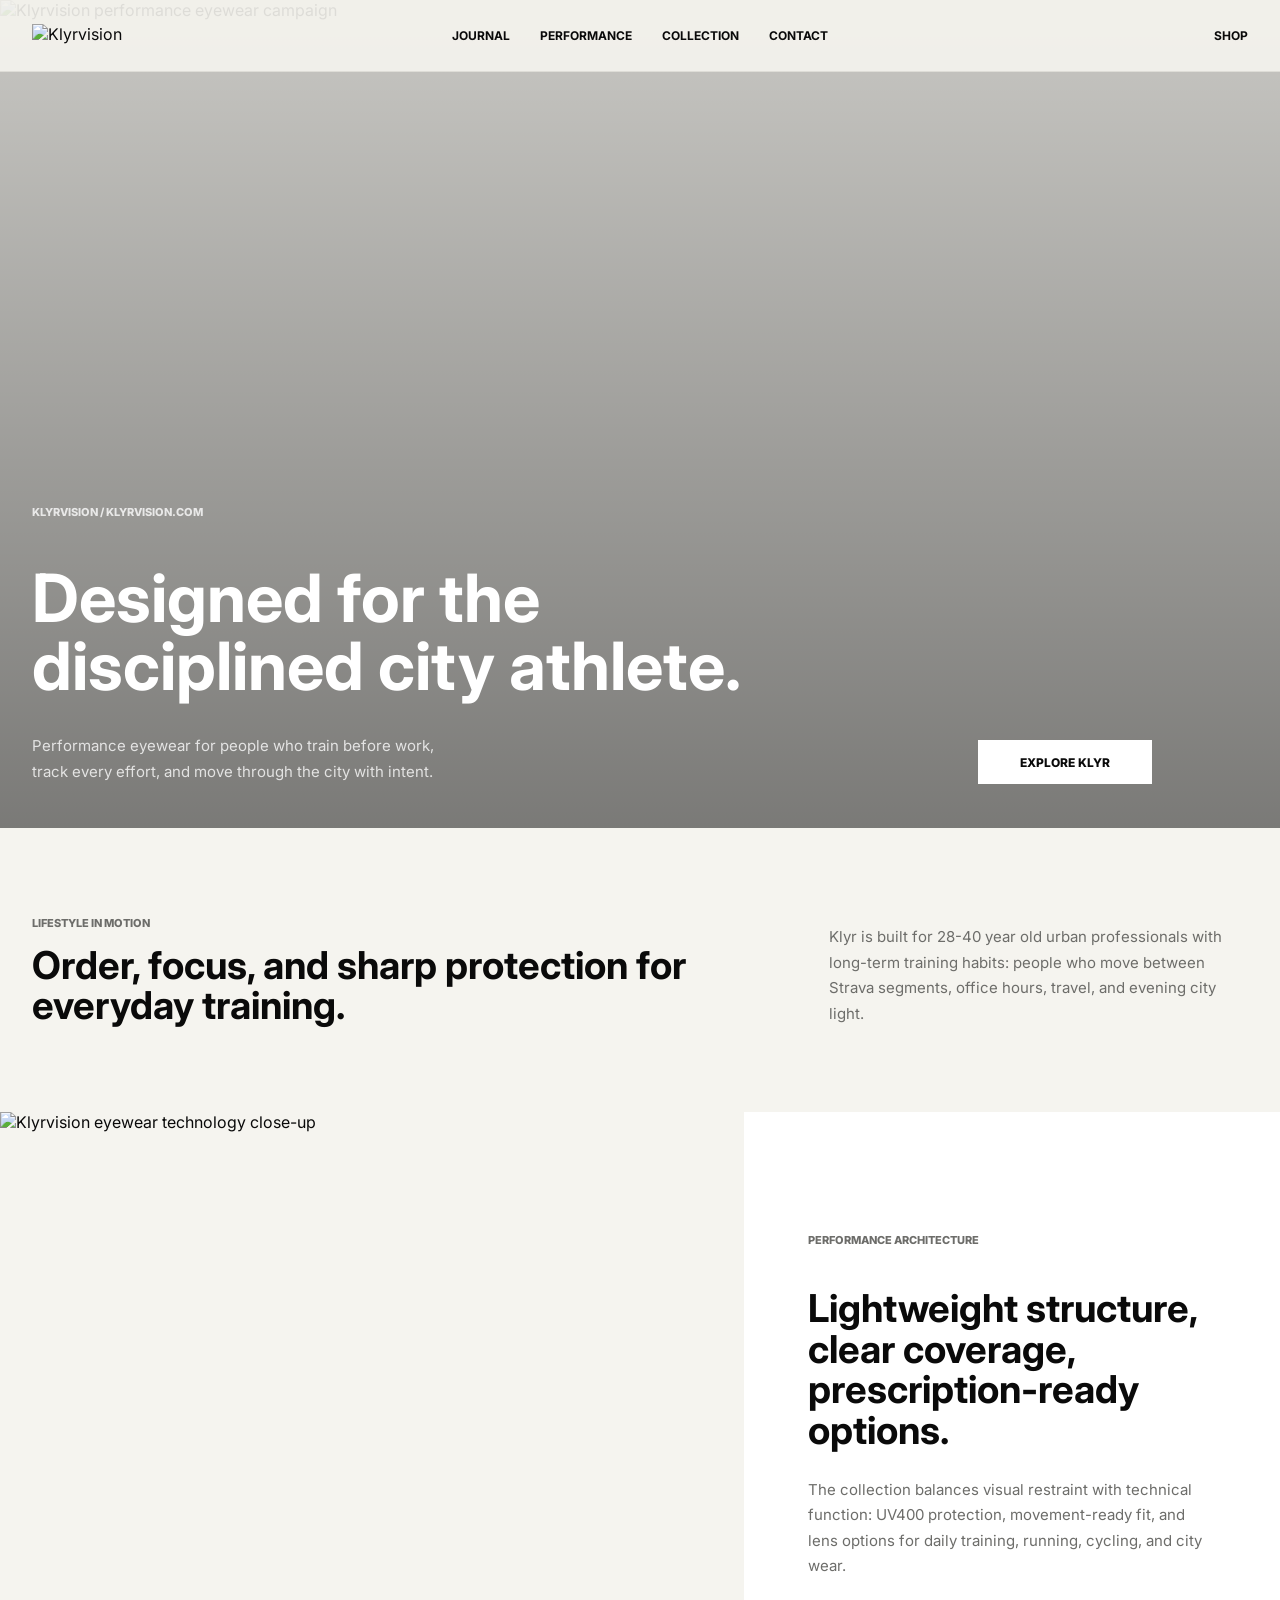
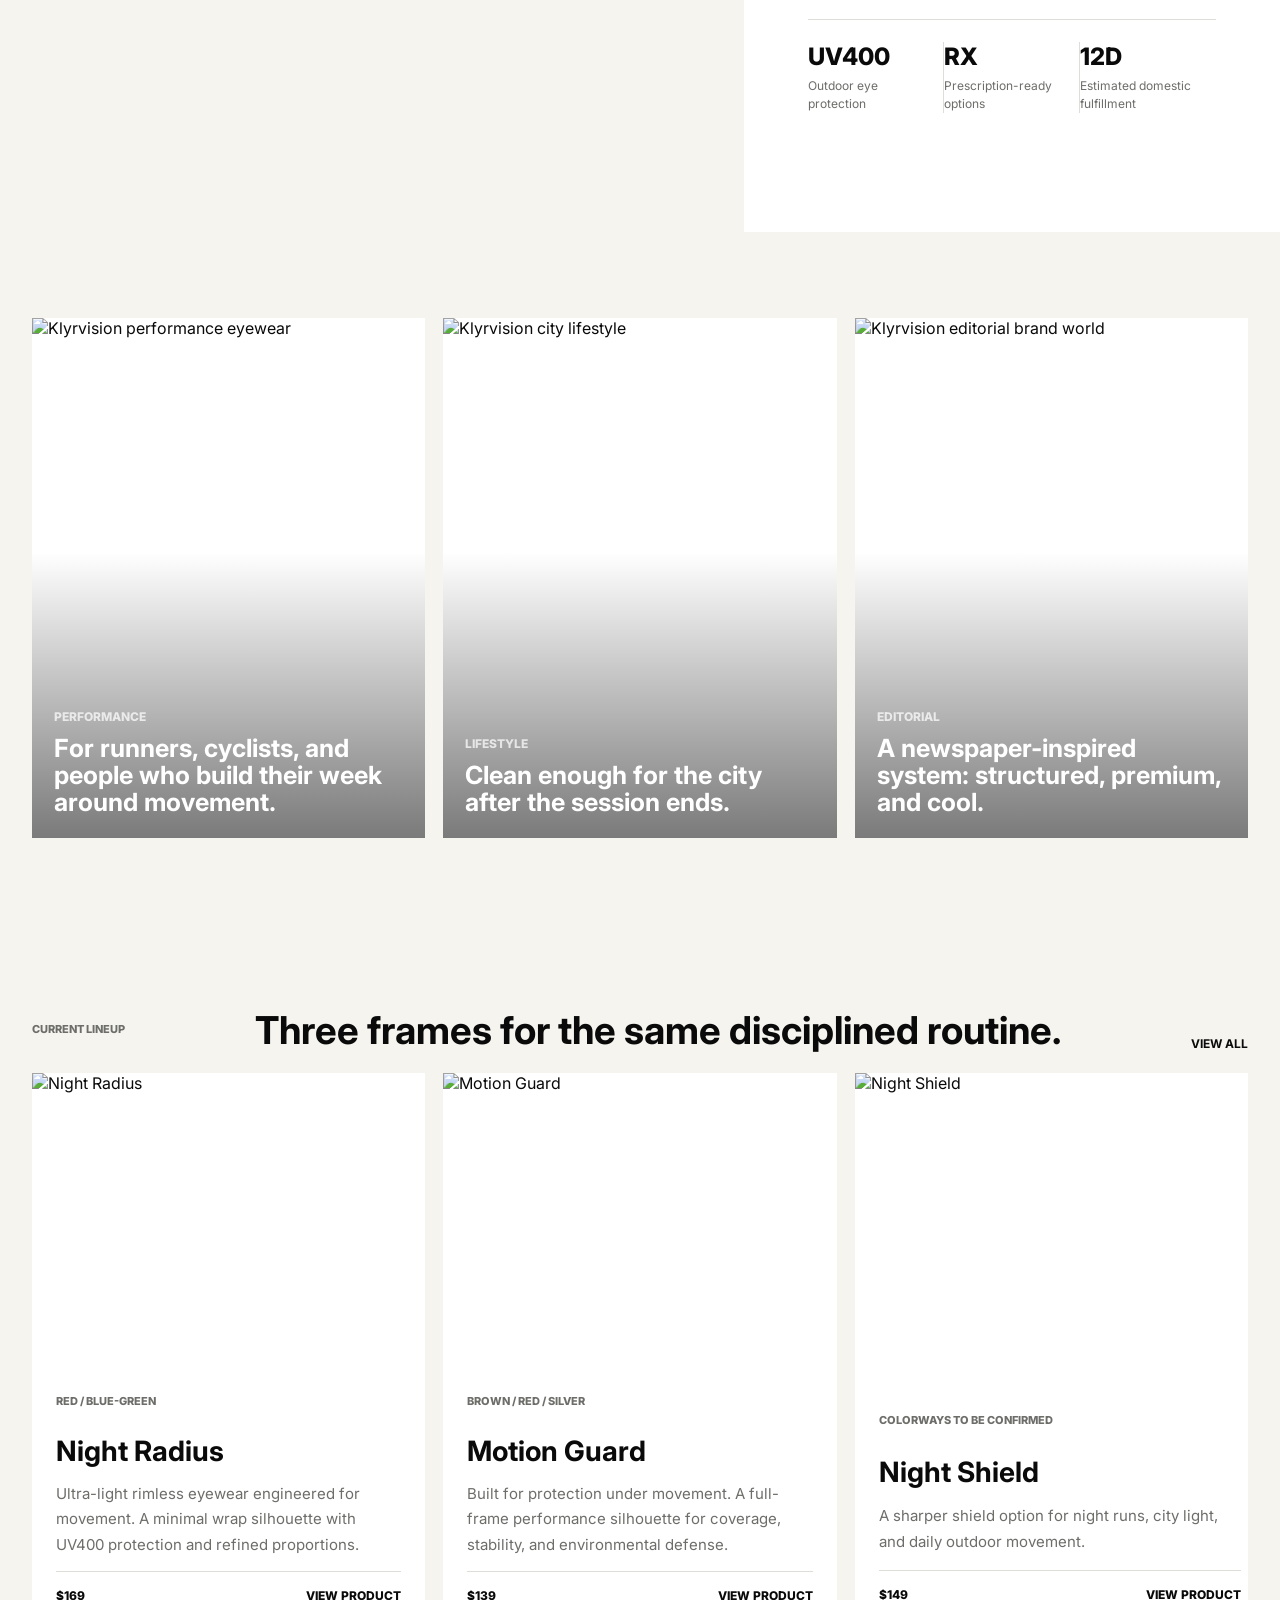
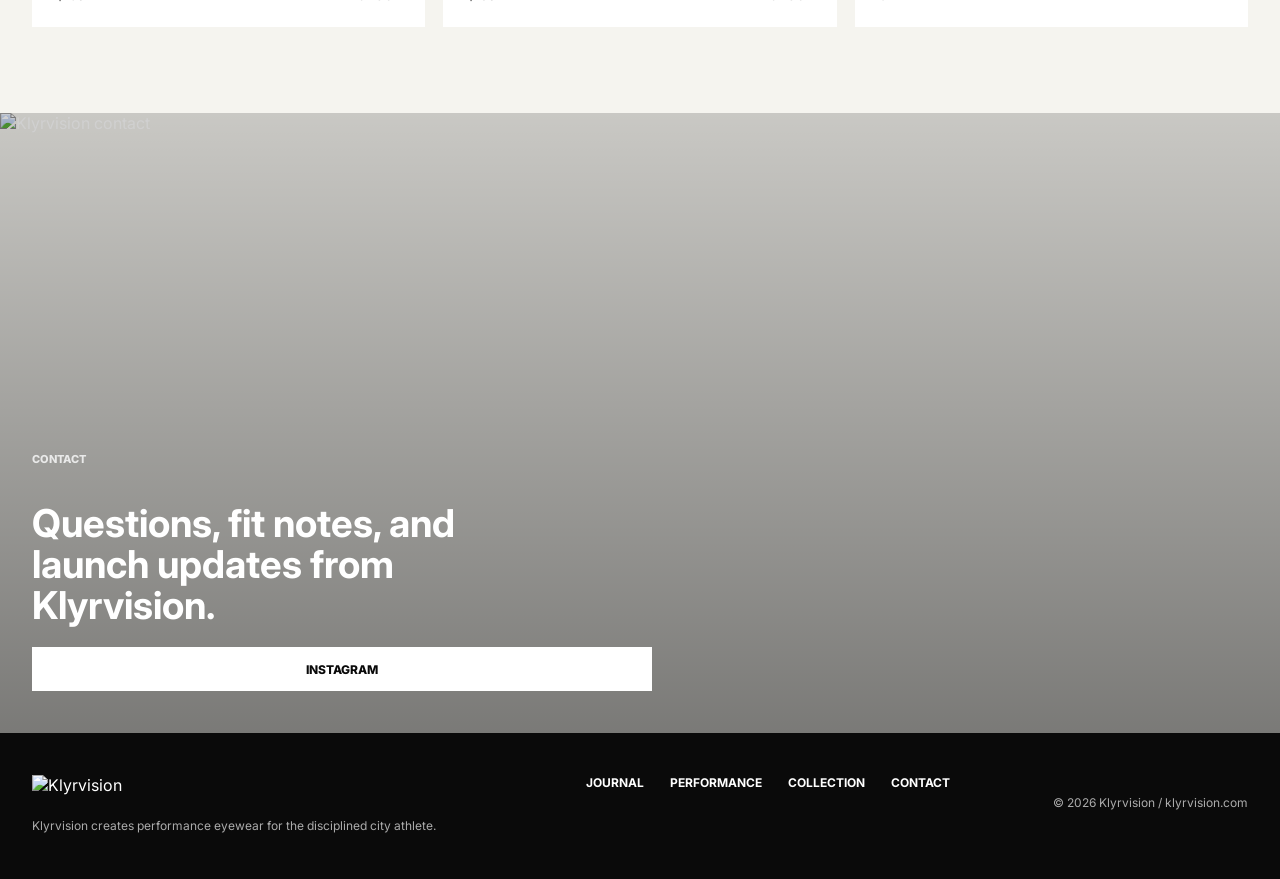
==== index.html @ 27a28e5c "Add files via upload" ====
<!doctype html>
<html lang="en">
  <head>
    <meta charset="utf-8">
    <meta name="viewport" content="width=device-width, initial-scale=1">
    <title>Klyrvision | Shopify Brand Demo</title>
    <meta name="description" content="A clean Shopify-ready brand homepage concept for Klyrvision.">
    <link rel="preconnect" href="https://fonts.googleapis.com">
    <link rel="preconnect" href="https://fonts.gstatic.com" crossorigin>
    <link href="https://fonts.googleapis.com/css2?family=Inter:wght@400;500;600;700;800&display=swap" rel="stylesheet">
    <link rel="stylesheet" href="styles.css">
  </head>
  <body>
    <header class="site-header" data-header>
      <a class="brand" href="#" aria-label="Klyrvision home">
        <img src="assets/klyrvision-logo.svg" alt="Klyrvision">
      </a>
      <nav class="desktop-nav" aria-label="Primary navigation">
        <a href="#technology">Journal</a>
        <a href="#runners">Performance</a>
        <a href="#frames">Collection</a>
        <a href="#store">Contact</a>
      </nav>
      <div class="header-actions">
        <a class="text-link" href="#frames">Shop</a>
        <button class="icon-button" data-menu-button aria-label="Open menu" aria-expanded="false">
          <span></span>
          <span></span>
        </button>
      </div>
    </header>

    <div class="mobile-menu" data-mobile-menu>
      <a href="#technology">Journal</a>
      <a href="#runners">Performance</a>
      <a href="#frames">Collection</a>
      <a href="#store">Contact</a>
    </div>

    <main>
      <section class="hero">
        <picture>
          <img src="assets/hero-utah.jpg" alt="Klyrvision performance eyewear campaign">
        </picture>
        <div class="hero-copy">
          <p class="eyebrow">Klyrvision / klyrvision.com</p>
          <h1>Designed for the disciplined city athlete.</h1>
          <div class="hero-bottom">
            <p>Performance eyewear for people who train before work, track every effort, and move through the city with intent.</p>
            <a href="#technology" class="button button-light">Explore Klyr</a>
          </div>
        </div>
      </section>

      <section class="intro section-pad">
        <div>
          <p class="eyebrow">Lifestyle in motion</p>
          <h2>Order, focus, and sharp protection for everyday training.</h2>
        </div>
        <p>
          Klyr is built for 28-40 year old urban professionals with long-term training habits:
          people who move between Strava segments, office hours, travel, and evening city light.
        </p>
      </section>

      <section class="feature-split" id="technology">
        <div class="feature-image">
          <img src="assets/technology.jpg" alt="Klyrvision eyewear technology close-up">
        </div>
        <div class="feature-copy">
          <p class="eyebrow">Performance architecture</p>
          <h2>Lightweight structure, clear coverage, prescription-ready options.</h2>
          <p>
            The collection balances visual restraint with technical function: UV400 protection,
            movement-ready fit, and lens options for daily training, running, cycling, and city wear.
          </p>
          <dl class="metric-grid">
            <div>
              <dt>UV400</dt>
              <dd>Outdoor eye protection</dd>
            </div>
            <div>
              <dt>RX</dt>
              <dd>Prescription-ready options</dd>
            </div>
            <div>
              <dt>12D</dt>
              <dd>Estimated domestic fulfillment</dd>
            </div>
          </dl>
        </div>
      </section>

      <section class="tile-band section-pad">
        <article class="story-tile">
          <img src="assets/performance.jpg" alt="Klyrvision performance eyewear">
          <div>
            <p>Performance</p>
            <h3>For runners, cyclists, and people who build their week around movement.</h3>
          </div>
        </article>
        <article class="story-tile" id="runners">
          <img src="assets/world-tour.jpg" alt="Klyrvision city lifestyle">
          <div>
            <p>Lifestyle</p>
            <h3>Clean enough for the city after the session ends.</h3>
          </div>
        </article>
        <article class="story-tile">
          <img src="assets/store.jpg" alt="Klyrvision editorial brand world">
          <div>
            <p>Editorial</p>
            <h3>A newspaper-inspired system: structured, premium, and cool.</h3>
          </div>
        </article>
      </section>

      <section class="product-editorial section-pad" id="frames">
        <div class="section-heading">
          <p class="eyebrow">Current lineup</p>
          <h2>Three frames for the same disciplined routine.</h2>
          <a class="text-link" href="#">View all</a>
        </div>
        <div class="product-lineup">
          <article class="product-card">
            <img src="assets/hero-utah.jpg" alt="Night Radius">
            <div class="product-card-copy">
              <p class="eyebrow">Red / blue-green</p>
              <h3>Night Radius</h3>
              <p>Ultra-light rimless eyewear engineered for movement. A minimal wrap silhouette with UV400 protection and refined proportions.</p>
              <div class="product-meta">
                <span>$169</span>
                <a href="product-night-radius.html">View product</a>
              </div>
            </div>
          </article>
          <article class="product-card">
            <img src="assets/performance.jpg" alt="Motion Guard">
            <div class="product-card-copy">
              <p class="eyebrow">Brown / red / silver</p>
              <h3>Motion Guard</h3>
              <p>Built for protection under movement. A full-frame performance silhouette for coverage, stability, and environmental defense.</p>
              <div class="product-meta">
                <span>$139</span>
                <a href="#">View product</a>
              </div>
            </div>
          </article>
          <article class="product-card">
            <img src="assets/technology.jpg" alt="Night Shield">
            <div class="product-card-copy">
              <p class="eyebrow">Colorways to be confirmed</p>
              <h3>Night Shield</h3>
              <p>A sharper shield option for night runs, city light, and daily outdoor movement.</p>
              <div class="product-meta">
                <span>$149</span>
                <a href="#">View product</a>
              </div>
            </div>
          </article>
        </div>
      </section>

      <section class="store-cta" id="store">
        <img src="assets/store.jpg" alt="Klyrvision contact">
        <div>
          <p class="eyebrow">Contact</p>
          <h2>Questions, fit notes, and launch updates from Klyrvision.</h2>
          <a href="https://www.instagram.com/klyrvision_official/" class="button button-light">Instagram</a>
        </div>
      </section>
    </main>

    <footer class="footer">
      <div>
        <img src="assets/klyrvision-logo.svg" alt="Klyrvision">
        <p>Klyrvision creates performance eyewear for the disciplined city athlete.</p>
      </div>
      <nav aria-label="Footer navigation">
        <a href="#technology">Journal</a>
        <a href="#runners">Performance</a>
        <a href="#frames">Collection</a>
        <a href="#store">Contact</a>
      </nav>
      <p>© 2026 Klyrvision / klyrvision.com</p>
    </footer>

    <script src="script.js"></script>
  </body>
</html>
---- styles.css ----
:root {
  --ink: #0a0a0a;
  --muted: #6d6d6a;
  --line: #deded8;
  --paper: #f5f4ef;
  --white: #fff;
  --header: 72px;
}

* {
  box-sizing: border-box;
}

html {
  scroll-behavior: smooth;
}

body {
  margin: 0;
  background: var(--paper);
  color: var(--ink);
  font-family: Inter, Arial, sans-serif;
  letter-spacing: 0;
}

body.menu-open {
  overflow: hidden;
}

img {
  display: block;
  width: 100%;
}

a {
  color: inherit;
  text-decoration: none;
}

.site-header {
  align-items: center;
  background: rgba(245, 244, 239, 0.9);
  border-bottom: 1px solid rgba(10, 10, 10, 0.08);
  display: grid;
  grid-template-columns: 1fr auto 1fr;
  height: var(--header);
  left: 0;
  padding: 0 32px;
  position: fixed;
  right: 0;
  top: 0;
  transition: background 180ms ease, height 180ms ease;
  z-index: 20;
}

.site-header.is-scrolled {
  background: rgba(245, 244, 239, 0.98);
  height: 60px;
}

.brand img,
.footer img {
  height: 23px;
  width: auto;
}

.desktop-nav {
  display: flex;
  gap: 30px;
  justify-content: center;
}

.desktop-nav a,
.text-link,
.mobile-menu a,
.footer a {
  font-size: 12px;
  font-weight: 700;
  text-transform: uppercase;
}

.desktop-nav a,
.text-link {
  position: relative;
}

.desktop-nav a::after,
.text-link::after {
  background: currentColor;
  bottom: -5px;
  content: "";
  height: 1px;
  left: 0;
  position: absolute;
  transform: scaleX(0);
  transform-origin: right;
  transition: transform 180ms ease;
  width: 100%;
}

.desktop-nav a:hover::after,
.text-link:hover::after {
  transform: scaleX(1);
  transform-origin: left;
}

.header-actions {
  align-items: center;
  display: flex;
  gap: 18px;
  justify-content: flex-end;
}

.icon-button {
  align-items: center;
  background: transparent;
  border: 0;
  cursor: pointer;
  display: none;
  height: 38px;
  justify-content: center;
  padding: 0;
  width: 38px;
}

.icon-button span {
  background: var(--ink);
  display: block;
  height: 2px;
  position: absolute;
  transition: transform 180ms ease;
  width: 24px;
}

.icon-button span:first-child {
  transform: translateY(-4px);
}

.icon-button span:last-child {
  transform: translateY(4px);
}

.menu-open .icon-button span:first-child {
  transform: rotate(45deg);
}

.menu-open .icon-button span:last-child {
  transform: rotate(-45deg);
}

.mobile-menu {
  background: var(--paper);
  border-bottom: 1px solid var(--line);
  display: none;
  gap: 18px;
  left: 0;
  padding: 92px 24px 26px;
  position: fixed;
  right: 0;
  top: 0;
  transform: translateY(-100%);
  transition: transform 220ms ease;
  z-index: 10;
}

.menu-open .mobile-menu {
  transform: translateY(0);
}

.hero {
  min-height: 92vh;
  overflow: hidden;
  position: relative;
}

.hero::after,
.store-cta::after {
  background: linear-gradient(180deg, rgba(0, 0, 0, 0.18), rgba(0, 0, 0, 0.5));
  content: "";
  inset: 0;
  position: absolute;
}

.hero img {
  height: 92vh;
  object-fit: cover;
}

.hero-copy {
  bottom: 44px;
  color: var(--white);
  display: grid;
  gap: 32px;
  left: 32px;
  max-width: 1120px;
  position: absolute;
  right: 32px;
  z-index: 1;
}

.eyebrow {
  font-size: 11px;
  font-weight: 800;
  letter-spacing: 0;
  margin: 0 0 12px;
  text-transform: uppercase;
}

h1,
h2,
h3,
p {
  margin: 0;
}

h1 {
  font-size: clamp(34px, 5.2vw, 68px);
  line-height: 1.02;
  max-width: 800px;
}

h2 {
  font-size: clamp(25px, 3vw, 42px);
  line-height: 1.06;
}

h3 {
  font-size: clamp(22px, 2.2vw, 34px);
  line-height: 1.08;
}

p {
  color: var(--muted);
  font-size: 15px;
  line-height: 1.7;
}

.hero p,
.store-cta p {
  color: rgba(255, 255, 255, 0.78);
}

.hero-bottom {
  align-items: end;
  display: flex;
  gap: 28px;
  justify-content: space-between;
}

.hero-bottom p {
  max-width: 430px;
}

.button {
  align-items: center;
  background: var(--ink);
  border: 1px solid var(--ink);
  color: var(--white);
  cursor: pointer;
  display: inline-flex;
  font-size: 12px;
  font-weight: 800;
  height: 44px;
  justify-content: center;
  min-width: 174px;
  padding: 0 20px;
  text-transform: uppercase;
  transition: background 180ms ease, color 180ms ease;
}

.button:hover {
  background: transparent;
  color: var(--ink);
}

.button-light {
  background: var(--white);
  border-color: var(--white);
  color: var(--ink);
}

.button-light:hover {
  background: transparent;
  color: var(--white);
}

.section-pad {
  padding: 86px 32px;
}

.intro {
  display: grid;
  gap: 28px;
  grid-template-columns: minmax(0, 1.1fr) minmax(280px, 0.6fr);
}

.intro p:last-child {
  align-self: end;
  max-width: 520px;
}

.feature-split {
  display: grid;
  grid-template-columns: minmax(0, 1fr) minmax(360px, 0.72fr);
  min-height: 720px;
}

.feature-image img,
.store-cta img {
  height: 100%;
  object-fit: cover;
}

.feature-copy {
  align-content: center;
  background: var(--white);
  display: grid;
  gap: 26px;
  padding: 64px;
}

.metric-grid {
  border-top: 1px solid var(--line);
  display: grid;
  grid-template-columns: repeat(3, 1fr);
  margin: 14px 0 0;
  padding: 22px 0 0;
}

.metric-grid div {
  border-right: 1px solid var(--line);
  padding-right: 16px;
}

.metric-grid div:last-child {
  border-right: 0;
}

.metric-grid dt {
  font-size: 24px;
  font-weight: 800;
}

.metric-grid dd {
  color: var(--muted);
  font-size: 12px;
  line-height: 1.5;
  margin: 6px 0 0;
}

.tile-band {
  display: grid;
  gap: 18px;
  grid-template-columns: repeat(3, minmax(0, 1fr));
}

.story-tile {
  background: var(--white);
  min-height: 520px;
  overflow: hidden;
  position: relative;
}

.story-tile::after {
  background: linear-gradient(180deg, transparent, rgba(0, 0, 0, 0.52));
  bottom: 0;
  content: "";
  height: 55%;
  left: 0;
  position: absolute;
  right: 0;
}

.story-tile img {
  height: 100%;
  object-fit: cover;
  position: absolute;
  transition: transform 320ms ease;
}

.story-tile:hover img {
  transform: scale(1.03);
}

.story-tile div {
  bottom: 22px;
  color: var(--white);
  left: 22px;
  position: absolute;
  right: 22px;
  z-index: 1;
}

.story-tile p {
  color: rgba(255, 255, 255, 0.72);
  font-size: 12px;
  font-weight: 800;
  margin-bottom: 8px;
  text-transform: uppercase;
}

.story-tile h3 {
  font-size: 25px;
  max-width: 390px;
}

.section-heading {
  align-items: end;
  display: flex;
  justify-content: space-between;
  margin-bottom: 22px;
}

.product-lineup {
  display: grid;
  gap: 18px;
  grid-template-columns: repeat(3, minmax(0, 1fr));
}

.product-card {
  background: var(--white);
  display: grid;
}

.product-card img {
  aspect-ratio: 4 / 3;
  object-fit: cover;
}

.product-card-copy {
  display: grid;
  gap: 14px;
  padding: 24px;
}

.product-card-copy h3 {
  font-size: 28px;
}

.product-meta {
  align-items: center;
  border-top: 1px solid var(--line);
  display: flex;
  justify-content: space-between;
  padding-top: 16px;
}

.product-meta span,
.product-meta a {
  font-size: 12px;
  font-weight: 800;
  text-transform: uppercase;
}

.store-cta {
  color: var(--white);
  min-height: 620px;
  position: relative;
}

.store-cta div {
  bottom: 42px;
  display: grid;
  gap: 22px;
  left: 32px;
  max-width: 620px;
  position: absolute;
  right: 32px;
  z-index: 1;
}

.store-cta h2 {
  max-width: 540px;
}

.footer {
  align-items: start;
  background: var(--ink);
  color: var(--white);
  display: grid;
  gap: 32px;
  grid-template-columns: 1.2fr 1fr auto;
  padding: 42px 32px;
}

.footer p {
  color: rgba(255, 255, 255, 0.66);
  font-size: 12px;
  margin-top: 18px;
}

.footer nav {
  display: flex;
  flex-wrap: wrap;
  gap: 18px 26px;
}

.product-page {
  display: grid;
  gap: 24px;
  grid-template-columns: minmax(0, 1.25fr) minmax(380px, 0.62fr);
  padding: 100px 24px 48px;
}

.product-media-grid {
  display: grid;
  gap: 12px;
  grid-template-columns: repeat(2, minmax(0, 1fr));
}

.product-media-grid figure {
  background: var(--white);
  margin: 0;
}

.product-media-grid figure.is-featured {
  grid-column: 1 / -1;
}

.product-media-grid img {
  aspect-ratio: 1 / 1;
  object-fit: cover;
}

.product-media-grid figure.is-featured img {
  aspect-ratio: 16 / 11;
}

.product-info-panel {
  align-self: start;
  background: var(--white);
  display: grid;
  gap: 18px;
  padding: 28px;
  position: sticky;
  top: 88px;
}

.product-info-panel h1 {
  color: var(--ink);
  font-size: clamp(34px, 3.4vw, 48px);
  max-width: none;
}

.product-dek {
  color: var(--muted);
  font-size: 14px;
  line-height: 1.6;
}

.product-price {
  font-size: 20px;
  font-weight: 800;
}

.quick-benefits {
  display: grid;
  gap: 8px;
}

.quick-benefits span {
  border: 1px solid var(--line);
  display: block;
  font-size: 12px;
  font-weight: 800;
  padding: 10px 12px;
  text-transform: uppercase;
}

.variant-stack {
  display: grid;
  gap: 10px;
  margin-bottom: 18px;
}

.variant-stack label {
  font-size: 11px;
  font-weight: 800;
  text-transform: uppercase;
}

.variant-stack select {
  background: var(--paper);
  border: 1px solid var(--line);
  color: var(--ink);
  font: inherit;
  height: 44px;
  padding: 0 12px;
}

.shipping-line {
  color: var(--muted);
  font-size: 12px;
  margin: 0 0 12px;
}

.product-description {
  border-top: 1px solid var(--line);
  color: var(--muted);
  display: grid;
  font-size: 15px;
  gap: 12px;
  line-height: 1.7;
  padding-top: 22px;
}

.product-description-rich {
  background: var(--white);
  border-top: 0;
  padding: 28px;
}

/* Continued in second half */
.purchase-assurance {
  border-top: 1px solid var(--line);
  display: grid;
  gap: 0;
  padding-top: 10px;
}

.purchase-assurance div {
  border-bottom: 1px solid var(--line);
  display: grid;
  gap: 3px;
  padding: 11px 0;
}

.purchase-assurance strong {
  font-size: 12px;
  text-transform: uppercase;
}

.purchase-assurance span {
  color: var(--muted);
  font-size: 12px;
  line-height: 1.5;
}

.product-story {
  display: grid;
  gap: 18px;
  grid-template-columns: minmax(0, 0.9fr) minmax(320px, 0.55fr);
  padding-top: 42px;
}

.product-story-lead {
  align-content: center;
  background: var(--white);
  display: grid;
  gap: 16px;
  padding: 34px;
}

.product-story-lead p:last-child {
  max-width: 620px;
}

.product-detail-grid {
  display: grid;
  gap: 18px;
  grid-template-columns: repeat(3, minmax(0, 1fr));
  padding-top: 0;
}

.product-detail-grid article {
  background: var(--white);
  padding: 28px;
}

.product-detail-grid h3 {
  font-size: 24px;
  margin-bottom: 18px;
}

.product-detail-grid ul {
  display: grid;
  gap: 12px;
  list-style: none;
  margin: 0;
  padding: 0;
}

.product-detail-grid li {
  border-top: 1px solid var(--line);
  color: var(--muted);
  font-size: 14px;
  line-height: 1.5;
  padding-top: 12px;
}

@media (max-width: 920px) {
  .site-header {
    grid-template-columns: 1fr 1fr;
    padding: 0 20px;
  }

  .desktop-nav,
  .header-actions .text-link {
    display: none;
  }

  .icon-button,
  .mobile-menu {
    display: flex;
  }

  .mobile-menu {
    flex-direction: column;
  }

  .hero-copy,
  .store-cta div {
    left: 20px;
    right: 20px;
  }

  .hero-bottom,
  .section-heading {
    align-items: start;
    flex-direction: column;
  }

  .section-pad {
    padding: 58px 20px;
  }

  .intro,
  .feature-split,
  .tile-band,
  .product-lineup,
  .product-page,
  .product-story,
  .product-detail-grid,
  .footer {
    grid-template-columns: 1fr;
  }

  .product-media-grid {
    grid-template-columns: 1fr;
  }

  .product-info-panel {
    position: static;
  }

  .feature-split {
    min-height: auto;
  }

  .feature-image img {
    height: auto;
    min-height: 360px;
  }

  .feature-copy {
    padding: 28px 20px;
  }

  .metric-grid {
    grid-template-columns: 1fr;
  }

  .metric-grid div {
    border-bottom: 1px solid var(--line);
    border-right: 0;
    padding: 16px 0;
  }

  .story-tile {
    min-height: 430px;
  }

  .footer {
    padding: 34px 20px;
  }
}

@media (max-width: 560px) {
  .hero,
  .hero img {
    min-height: 760px;
  }

  h1 {
    font-size: 36px;
  }

  h2 {
    font-size: 28px;
  }

  .button {
    width: 100%;
  }

  .product-page {
    padding: 88px 14px 36px;
  }
}
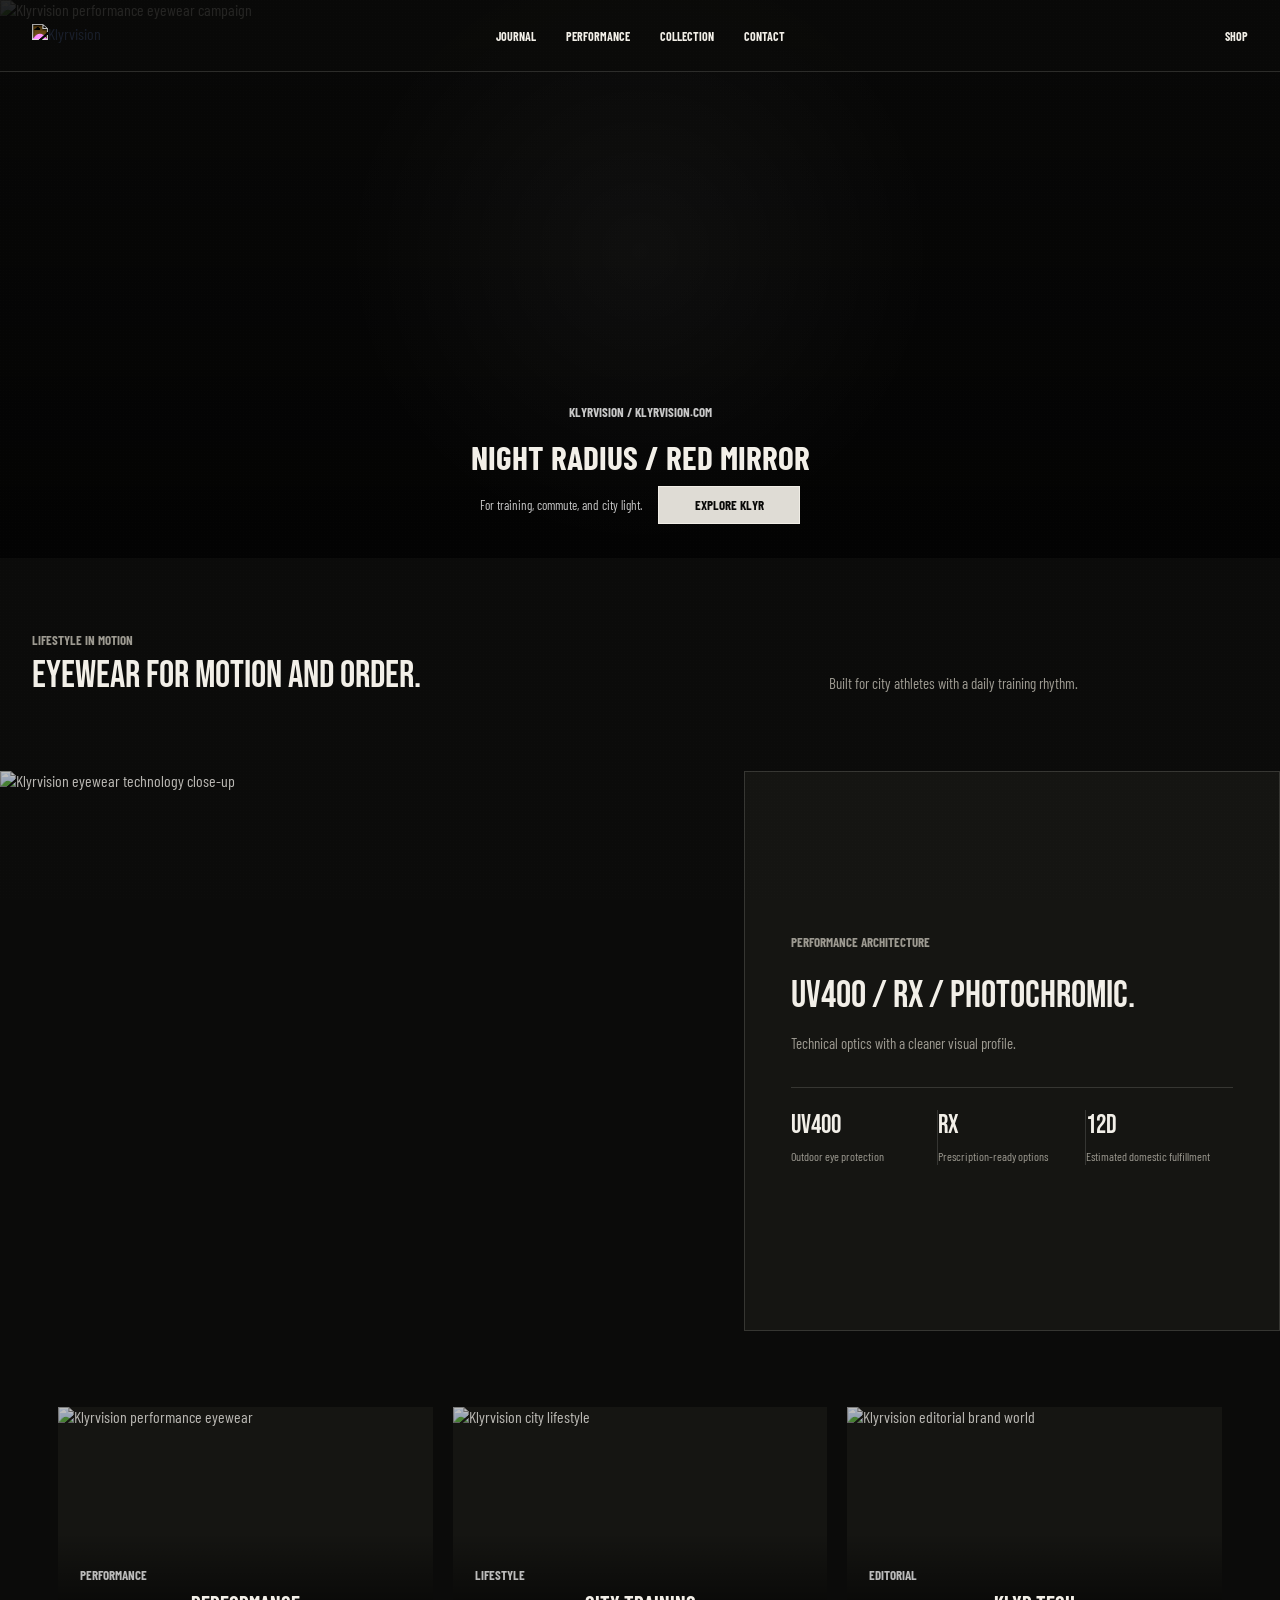
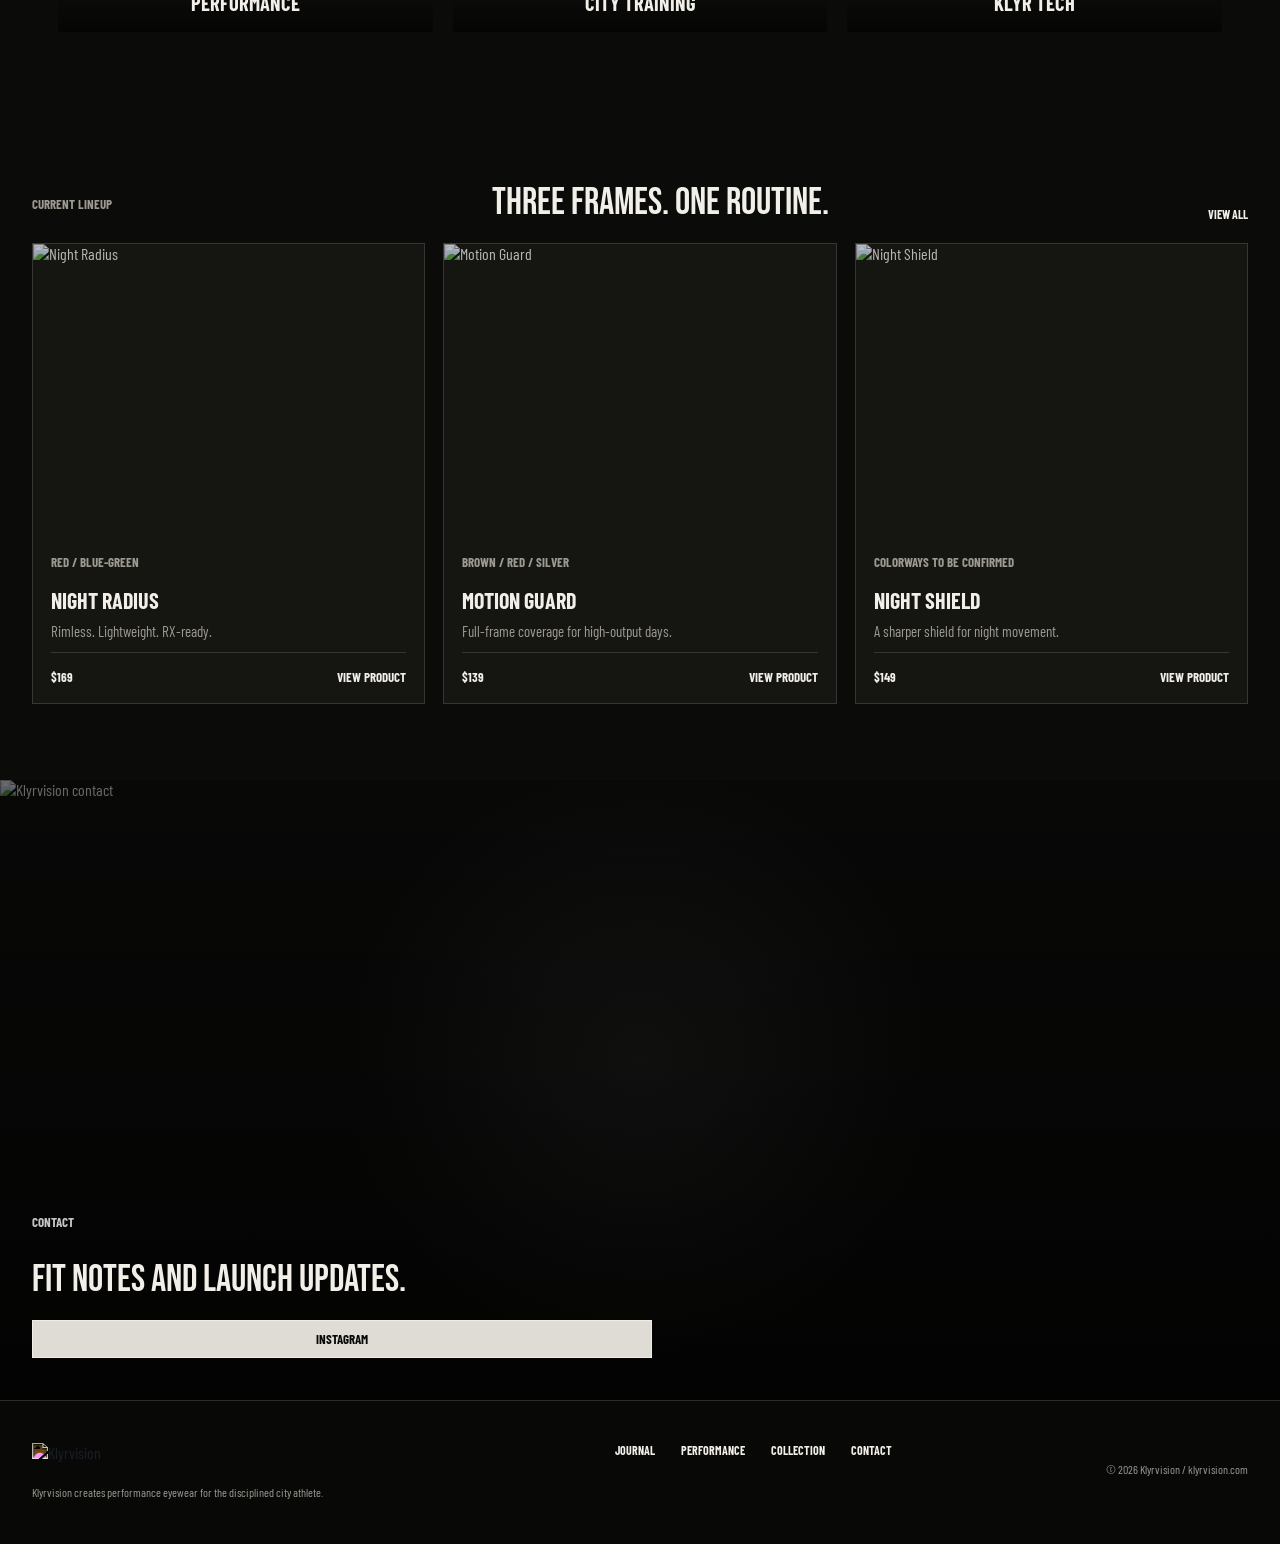
==== commit 2bf81cc9: "Add files via upload" ====
--- a/index.html
+++ b/index.html
@@ -7,7 +7,7 @@
     <meta name="description" content="A clean Shopify-ready brand homepage concept for Klyrvision.">
     <link rel="preconnect" href="https://fonts.googleapis.com">
     <link rel="preconnect" href="https://fonts.gstatic.com" crossorigin>
-    <link href="https://fonts.googleapis.com/css2?family=Inter:wght@400;500;600;700;800&display=swap" rel="stylesheet">
+    <link href="https://fonts.googleapis.com/css2?family=Barlow+Condensed:wght@400;500;600;700;800&family=Bebas+Neue&display=swap" rel="stylesheet">
     <link rel="stylesheet" href="styles.css">
   </head>
   <body>
@@ -44,9 +44,9 @@
         </picture>
         <div class="hero-copy">
           <p class="eyebrow">Klyrvision / klyrvision.com</p>
-          <h1>Designed for the disciplined city athlete.</h1>
+          <h1>NIGHT RADIUS / RED MIRROR</h1>
           <div class="hero-bottom">
-            <p>Performance eyewear for people who train before work, track every effort, and move through the city with intent.</p>
+            <p>For training, commute, and city light.</p>
             <a href="#technology" class="button button-light">Explore Klyr</a>
           </div>
         </div>
@@ -55,11 +55,10 @@
       <section class="intro section-pad">
         <div>
           <p class="eyebrow">Lifestyle in motion</p>
-          <h2>Order, focus, and sharp protection for everyday training.</h2>
+          <h2>Eyewear for motion and order.</h2>
         </div>
         <p>
-          Klyr is built for 28-40 year old urban professionals with long-term training habits:
-          people who move between Strava segments, office hours, travel, and evening city light.
+          Built for city athletes with a daily training rhythm.
         </p>
       </section>
 
@@ -69,10 +68,9 @@
         </div>
         <div class="feature-copy">
           <p class="eyebrow">Performance architecture</p>
-          <h2>Lightweight structure, clear coverage, prescription-ready options.</h2>
+          <h2>UV400 / RX / photochromic.</h2>
           <p>
-            The collection balances visual restraint with technical function: UV400 protection,
-            movement-ready fit, and lens options for daily training, running, cycling, and city wear.
+            Technical optics with a cleaner visual profile.
           </p>
           <dl class="metric-grid">
             <div>
@@ -96,21 +94,21 @@
           <img src="assets/performance.jpg" alt="Klyrvision performance eyewear">
           <div>
             <p>Performance</p>
-            <h3>For runners, cyclists, and people who build their week around movement.</h3>
+            <h3>PERFORMANCE</h3>
           </div>
         </article>
         <article class="story-tile" id="runners">
           <img src="assets/world-tour.jpg" alt="Klyrvision city lifestyle">
           <div>
             <p>Lifestyle</p>
-            <h3>Clean enough for the city after the session ends.</h3>
+            <h3>CITY TRAINING</h3>
           </div>
         </article>
         <article class="story-tile">
           <img src="assets/store.jpg" alt="Klyrvision editorial brand world">
           <div>
             <p>Editorial</p>
-            <h3>A newspaper-inspired system: structured, premium, and cool.</h3>
+            <h3>KLYR TECH</h3>
           </div>
         </article>
       </section>
@@ -118,7 +116,7 @@
       <section class="product-editorial section-pad" id="frames">
         <div class="section-heading">
           <p class="eyebrow">Current lineup</p>
-          <h2>Three frames for the same disciplined routine.</h2>
+          <h2>Three frames. One routine.</h2>
           <a class="text-link" href="#">View all</a>
         </div>
         <div class="product-lineup">
@@ -127,7 +125,7 @@
             <div class="product-card-copy">
               <p class="eyebrow">Red / blue-green</p>
               <h3>Night Radius</h3>
-              <p>Ultra-light rimless eyewear engineered for movement. A minimal wrap silhouette with UV400 protection and refined proportions.</p>
+              <p>Rimless. Lightweight. RX-ready.</p>
               <div class="product-meta">
                 <span>$169</span>
                 <a href="product-night-radius.html">View product</a>
@@ -139,7 +137,7 @@
             <div class="product-card-copy">
               <p class="eyebrow">Brown / red / silver</p>
               <h3>Motion Guard</h3>
-              <p>Built for protection under movement. A full-frame performance silhouette for coverage, stability, and environmental defense.</p>
+              <p>Full-frame coverage for high-output days.</p>
               <div class="product-meta">
                 <span>$139</span>
                 <a href="#">View product</a>
@@ -151,7 +149,7 @@
             <div class="product-card-copy">
               <p class="eyebrow">Colorways to be confirmed</p>
               <h3>Night Shield</h3>
-              <p>A sharper shield option for night runs, city light, and daily outdoor movement.</p>
+              <p>A sharper shield for night movement.</p>
               <div class="product-meta">
                 <span>$149</span>
                 <a href="#">View product</a>
@@ -165,7 +163,7 @@
         <img src="assets/store.jpg" alt="Klyrvision contact">
         <div>
           <p class="eyebrow">Contact</p>
-          <h2>Questions, fit notes, and launch updates from Klyrvision.</h2>
+          <h2>Fit notes and launch updates.</h2>
           <a href="https://www.instagram.com/klyrvision_official/" class="button button-light">Instagram</a>
         </div>
       </section>
--- a/styles.css
+++ b/styles.css
@@ -1,10 +1,15 @@
 :root {
-  --ink: #0a0a0a;
-  --muted: #6d6d6a;
-  --line: #deded8;
-  --paper: #f5f4ef;
-  --white: #fff;
+  --ink: #f2efe8;
+  --muted: #9d9a91;
+  --line: rgba(242, 239, 232, 0.15);
+  --paper: #0b0b0a;
+  --panel: #151512;
+  --panel-soft: #1d1c18;
+  --white: #f2efe8;
+  --black: #080807;
   --header: 72px;
+  --font-display: "Bebas Neue", "Barlow Condensed", Arial, sans-serif;
+  --font-body: "Barlow Condensed", Arial, sans-serif;
 }
 
 * {
@@ -19,8 +24,21 @@
   margin: 0;
   background: var(--paper);
   color: var(--ink);
-  font-family: Inter, Arial, sans-serif;
+  font-family: var(--font-body);
   letter-spacing: 0;
+}
+
+body::before {
+  background:
+    linear-gradient(rgba(255, 255, 255, 0.022) 1px, transparent 1px),
+    linear-gradient(90deg, rgba(255, 255, 255, 0.018) 1px, transparent 1px);
+  background-size: 3px 3px;
+  content: "";
+  inset: 0;
+  opacity: 0.28;
+  pointer-events: none;
+  position: fixed;
+  z-index: 100;
 }
 
 body.menu-open {
@@ -32,6 +50,21 @@
   width: 100%;
 }
 
+main img {
+  filter: grayscale(18%) contrast(1.08) brightness(0.74);
+}
+
+.product-card img,
+.story-tile img,
+.product-media-grid img {
+  transition: filter 220ms ease, transform 320ms ease;
+}
+
+.product-card:hover img,
+.product-media-grid figure:hover img {
+  filter: grayscale(8%) contrast(1.12) brightness(0.86);
+}
+
 a {
   color: inherit;
   text-decoration: none;
@@ -39,8 +72,8 @@
 
 .site-header {
   align-items: center;
-  background: rgba(245, 244, 239, 0.9);
-  border-bottom: 1px solid rgba(10, 10, 10, 0.08);
+  background: rgba(11, 11, 10, 0.78);
+  border-bottom: 1px solid var(--line);
   display: grid;
   grid-template-columns: 1fr auto 1fr;
   height: var(--header);
@@ -54,8 +87,13 @@
 }
 
 .site-header.is-scrolled {
-  background: rgba(245, 244, 239, 0.98);
+  background: rgba(11, 11, 10, 0.96);
   height: 60px;
+}
+
+.brand img,
+.footer img {
+  filter: invert(1) brightness(1.8);
 }
 
 .brand img,
@@ -75,6 +113,7 @@
 .mobile-menu a,
 .footer a {
   font-size: 12px;
+  font-family: var(--font-body);
   font-weight: 700;
   text-transform: uppercase;
 }
@@ -168,41 +207,47 @@
 }
 
 .hero {
-  min-height: 92vh;
+  min-height: 62vh;
   overflow: hidden;
   position: relative;
 }
 
 .hero::after,
 .store-cta::after {
-  background: linear-gradient(180deg, rgba(0, 0, 0, 0.18), rgba(0, 0, 0, 0.5));
+  background:
+    radial-gradient(circle at 50% 45%, rgba(255, 255, 255, 0.04), transparent 42%),
+    linear-gradient(180deg, rgba(0, 0, 0, 0.28), rgba(0, 0, 0, 0.74));
   content: "";
   inset: 0;
   position: absolute;
 }
 
 .hero img {
-  height: 92vh;
+  height: 62vh;
   object-fit: cover;
 }
 
 .hero-copy {
-  bottom: 44px;
+  align-items: center;
+  bottom: 34px;
   color: var(--white);
   display: grid;
-  gap: 32px;
+  gap: 12px;
   left: 32px;
-  max-width: 1120px;
+  max-width: none;
   position: absolute;
   right: 32px;
+  text-align: center;
   z-index: 1;
 }
 
 .eyebrow {
-  font-size: 11px;
-  font-weight: 800;
+  font-family: var(--font-body);
+  font-size: 13px;
+  font-weight: 700;
   letter-spacing: 0;
-  margin: 0 0 12px;
+  line-height: 1;
+  margin: 0 0 10px;
   text-transform: uppercase;
 }
 
@@ -214,25 +259,35 @@
 }
 
 h1 {
-  font-size: clamp(34px, 5.2vw, 68px);
-  line-height: 1.02;
-  max-width: 800px;
+  font-family: var(--font-body);
+  font-size: clamp(20px, 2.6vw, 34px);
+  font-weight: 700;
+  line-height: 1;
+  margin: 0 auto;
+  max-width: 760px;
+  text-transform: uppercase;
 }
 
 h2 {
-  font-size: clamp(25px, 3vw, 42px);
-  line-height: 1.06;
+  font-family: var(--font-display);
+  font-size: clamp(24px, 3vw, 40px);
+  font-weight: 400;
+  line-height: 0.98;
+  text-transform: uppercase;
 }
 
 h3 {
-  font-size: clamp(22px, 2.2vw, 34px);
-  line-height: 1.08;
+  font-family: var(--font-body);
+  font-size: clamp(18px, 1.7vw, 24px);
+  font-weight: 700;
+  line-height: 1;
+  text-transform: uppercase;
 }
 
 p {
   color: var(--muted);
   font-size: 15px;
-  line-height: 1.7;
+  line-height: 1.45;
 }
 
 .hero p,
@@ -241,51 +296,52 @@
 }
 
 .hero-bottom {
-  align-items: end;
+  align-items: center;
   display: flex;
-  gap: 28px;
-  justify-content: space-between;
+  gap: 16px;
+  justify-content: center;
 }
 
 .hero-bottom p {
-  max-width: 430px;
+  font-size: 13px;
+  max-width: 380px;
 }
 
 .button {
   align-items: center;
+  background: transparent;
+  border: 1px solid rgba(242, 239, 232, 0.75);
+  color: var(--ink);
+  display: inline-flex;
+  font-family: var(--font-body);
+  font-size: 13px;
+  font-weight: 700;
+  height: 38px;
+  justify-content: center;
+  min-width: 142px;
+  padding: 0 16px;
+  text-transform: uppercase;
+  transition: background 180ms ease, color 180ms ease;
+}
+
+.button:hover {
   background: var(--ink);
-  border: 1px solid var(--ink);
-  color: var(--white);
-  cursor: pointer;
-  display: inline-flex;
-  font-size: 12px;
-  font-weight: 800;
-  height: 44px;
-  justify-content: center;
-  min-width: 174px;
-  padding: 0 20px;
-  text-transform: uppercase;
-  transition: background 180ms ease, color 180ms ease;
-}
-
-.button:hover {
+  color: var(--black);
+}
+
+.button-light {
+  background: rgba(242, 239, 232, 0.92);
+  border-color: rgba(242, 239, 232, 0.92);
+  color: var(--black);
+}
+
+.button-light:hover {
   background: transparent;
   color: var(--ink);
 }
 
-.button-light {
-  background: var(--white);
-  border-color: var(--white);
-  color: var(--ink);
-}
-
-.button-light:hover {
-  background: transparent;
-  color: var(--white);
-}
-
 .section-pad {
-  padding: 86px 32px;
+  padding: 76px 32px;
 }
 
 .intro {
@@ -302,7 +358,7 @@
 .feature-split {
   display: grid;
   grid-template-columns: minmax(0, 1fr) minmax(360px, 0.72fr);
-  min-height: 720px;
+  min-height: 560px;
 }
 
 .feature-image img,
@@ -313,15 +369,17 @@
 
 .feature-copy {
   align-content: center;
-  background: var(--white);
-  display: grid;
-  gap: 26px;
-  padding: 64px;
+  background: var(--panel);
+  border: 1px solid var(--line);
+  display: grid;
+  gap: 18px;
+  padding: 46px;
 }
 
 .metric-grid {
   border-top: 1px solid var(--line);
   display: grid;
+  gap: 0;
   grid-template-columns: repeat(3, 1fr);
   margin: 14px 0 0;
   padding: 22px 0 0;
@@ -337,8 +395,9 @@
 }
 
 .metric-grid dt {
-  font-size: 24px;
-  font-weight: 800;
+  font-family: var(--font-display);
+  font-size: 26px;
+  font-weight: 400;
 }
 
 .metric-grid dd {
@@ -350,19 +409,22 @@
 
 .tile-band {
   display: grid;
-  gap: 18px;
+  gap: 20px;
   grid-template-columns: repeat(3, minmax(0, 1fr));
+  padding-left: 4.5vw;
+  padding-right: 4.5vw;
 }
 
 .story-tile {
-  background: var(--white);
-  min-height: 520px;
+  background: var(--panel);
+  min-height: auto;
+  aspect-ratio: 5 / 3;
   overflow: hidden;
   position: relative;
 }
 
 .story-tile::after {
-  background: linear-gradient(180deg, transparent, rgba(0, 0, 0, 0.52));
+  background: linear-gradient(180deg, transparent 20%, rgba(0, 0, 0, 0.76));
   bottom: 0;
   content: "";
   height: 55%;
@@ -383,7 +445,7 @@
 }
 
 .story-tile div {
-  bottom: 22px;
+  bottom: 18px;
   color: var(--white);
   left: 22px;
   position: absolute;
@@ -393,15 +455,16 @@
 
 .story-tile p {
   color: rgba(255, 255, 255, 0.72);
-  font-size: 12px;
-  font-weight: 800;
+  font-size: 13px;
+  font-weight: 700;
   margin-bottom: 8px;
   text-transform: uppercase;
 }
 
 .story-tile h3 {
-  font-size: 25px;
+  font-size: clamp(18px, 1.6vw, 23px);
   max-width: 390px;
+  text-align: center;
 }
 
 .section-heading {
@@ -411,6 +474,24 @@
   margin-bottom: 22px;
 }
 
+.product-stage {
+  display: grid;
+  grid-template-columns: minmax(0, 1fr) 360px;
+}
+
+.product-stage > img {
+  height: 620px;
+  object-fit: cover;
+}
+
+.product-panel {
+  align-content: center;
+  background: var(--panel);
+  display: grid;
+  gap: 22px;
+  padding: 34px;
+}
+
 .product-lineup {
   display: grid;
   gap: 18px;
@@ -418,8 +499,10 @@
 }
 
 .product-card {
-  background: var(--white);
-  display: grid;
+  background: var(--panel);
+  border: 1px solid var(--line);
+  display: grid;
+  min-height: 100%;
 }
 
 .product-card img {
@@ -429,12 +512,16 @@
 
 .product-card-copy {
   display: grid;
-  gap: 14px;
-  padding: 24px;
+  gap: 10px;
+  padding: 18px;
+}
+
+.product-card-copy p:not(.eyebrow) {
+  color: var(--muted);
 }
 
 .product-card-copy h3 {
-  font-size: 28px;
+  font-size: 22px;
 }
 
 .product-meta {
@@ -447,9 +534,33 @@
 
 .product-meta span,
 .product-meta a {
-  font-size: 12px;
-  font-weight: 800;
-  text-transform: uppercase;
+  font-size: 13px;
+  font-weight: 700;
+  text-transform: uppercase;
+}
+
+.swatches {
+  display: flex;
+  gap: 10px;
+}
+
+.swatch {
+  border: 1px solid var(--line);
+  display: block;
+  height: 28px;
+  width: 28px;
+}
+
+.black {
+  background: #111;
+}
+
+.grey {
+  background: #a5a7a1;
+}
+
+.clear {
+  background: #d7d5ce;
 }
 
 .store-cta {
@@ -473,9 +584,14 @@
   max-width: 540px;
 }
 
+.store-cta img {
+  filter: grayscale(20%) contrast(1.12) brightness(0.58);
+}
+
 .footer {
   align-items: start;
-  background: var(--ink);
+  background: var(--black);
+  border-top: 1px solid var(--line);
   color: var(--white);
   display: grid;
   gap: 32px;
@@ -484,7 +600,7 @@
 }
 
 .footer p {
-  color: rgba(255, 255, 255, 0.66);
+  color: var(--muted);
   font-size: 12px;
   margin-top: 18px;
 }
@@ -509,7 +625,7 @@
 }
 
 .product-media-grid figure {
-  background: var(--white);
+  background: var(--panel);
   margin: 0;
 }
 
@@ -528,7 +644,8 @@
 
 .product-info-panel {
   align-self: start;
-  background: var(--white);
+  background: var(--panel);
+  border: 1px solid var(--line);
   display: grid;
   gap: 18px;
   padding: 28px;
@@ -538,7 +655,7 @@
 
 .product-info-panel h1 {
   color: var(--ink);
-  font-size: clamp(34px, 3.4vw, 48px);
+  font-size: clamp(30px, 3.2vw, 42px);
   max-width: none;
 }
 
@@ -561,8 +678,8 @@
 .quick-benefits span {
   border: 1px solid var(--line);
   display: block;
-  font-size: 12px;
-  font-weight: 800;
+  font-size: 13px;
+  font-weight: 700;
   padding: 10px 12px;
   text-transform: uppercase;
 }
@@ -574,13 +691,13 @@
 }
 
 .variant-stack label {
-  font-size: 11px;
-  font-weight: 800;
+  font-size: 13px;
+  font-weight: 700;
   text-transform: uppercase;
 }
 
 .variant-stack select {
-  background: var(--paper);
+  background: var(--black);
   border: 1px solid var(--line);
   color: var(--ink);
   font: inherit;
@@ -588,6 +705,11 @@
   padding: 0 12px;
 }
 
+.variant-stack select:focus {
+  outline: 1px solid rgba(242, 239, 232, 0.62);
+  outline-offset: 2px;
+}
+
 .shipping-line {
   color: var(--muted);
   font-size: 12px;
@@ -605,12 +727,12 @@
 }
 
 .product-description-rich {
-  background: var(--white);
+  background: var(--panel);
+  border: 1px solid var(--line);
   border-top: 0;
   padding: 28px;
 }
 
-/* Continued in second half */
 .purchase-assurance {
   border-top: 1px solid var(--line);
   display: grid;
@@ -645,7 +767,7 @@
 
 .product-story-lead {
   align-content: center;
-  background: var(--white);
+  background: var(--panel);
   display: grid;
   gap: 16px;
   padding: 34px;
@@ -663,7 +785,8 @@
 }
 
 .product-detail-grid article {
-  background: var(--white);
+  background: var(--panel);
+  border: 1px solid var(--line);
   padding: 28px;
 }
 
@@ -728,6 +851,7 @@
   .feature-split,
   .tile-band,
   .product-lineup,
+  .product-stage,
   .product-page,
   .product-story,
   .product-detail-grid,
@@ -747,12 +871,14 @@
     min-height: auto;
   }
 
-  .feature-image img {
+  .feature-image img,
+  .product-stage > img {
     height: auto;
     min-height: 360px;
   }
 
-  .feature-copy {
+  .feature-copy,
+  .product-panel {
     padding: 28px 20px;
   }
 
@@ -782,18 +908,14 @@
   }
 
   h1 {
-    font-size: 36px;
+    font-size: 28px;
   }
 
   h2 {
-    font-size: 28px;
+    font-size: 26px;
   }
 
   .button {
     width: 100%;
   }
-
-  .product-page {
-    padding: 88px 14px 36px;
-  }
-}
+}
